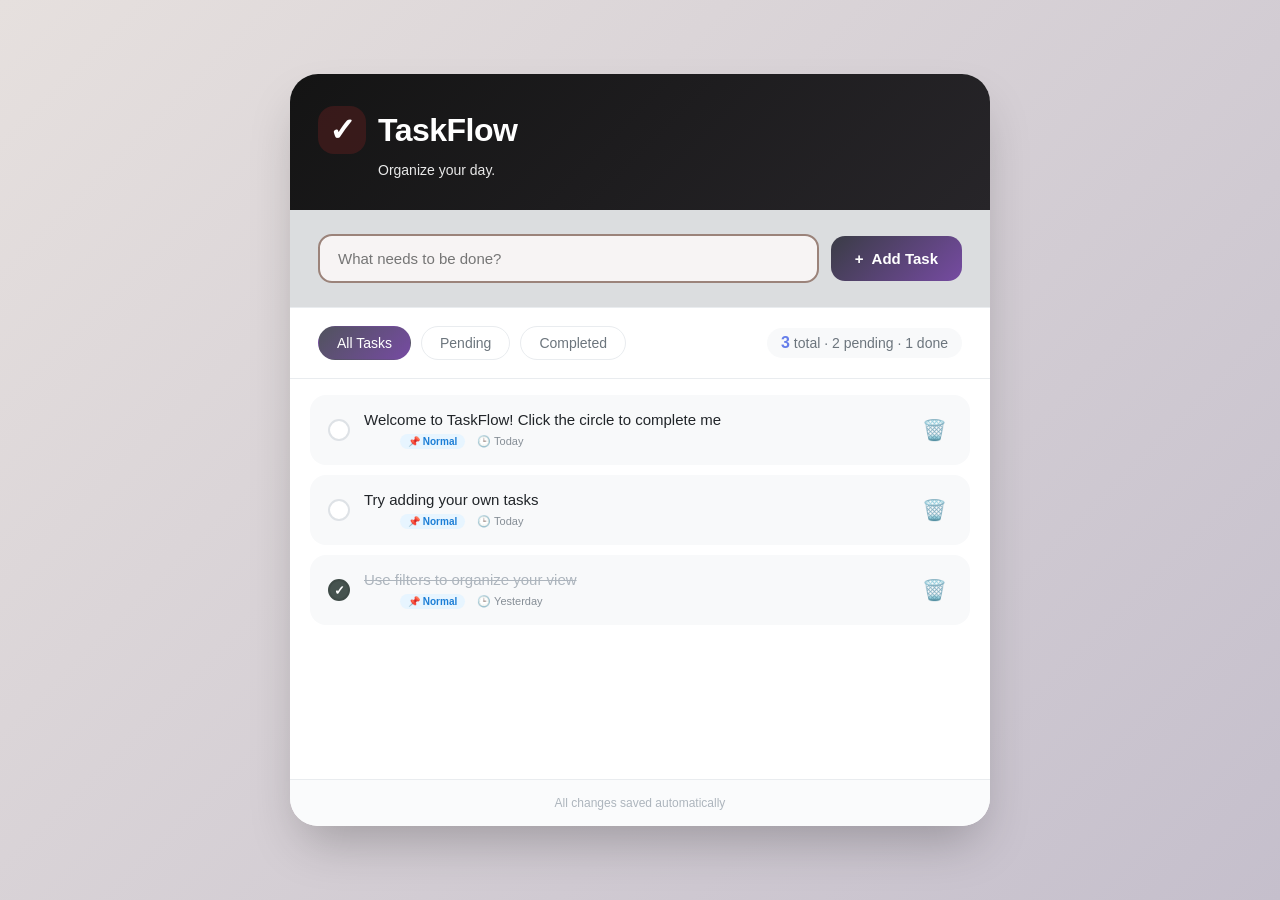
==== TO-Do.html @ dbf87882 "file name change" ====
<!DOCTYPE html>
<html lang="en">
<head>
    <meta charset="UTF-8">
    <meta name="viewport" content="width=device-width, initial-scale=1.0">
    <title>TaskFlow | Smart Todo Application</title>
    <link rel="stylesheet" href="style.css">
</head>
<body>
    <div class="app-wrapper">
        <div class="app-container">
           
            <header class="app-header">
                <div class="logo-area">
                    <span class="logo-icon">✓</span>
                    <h1>TaskFlow</h1>
                </div>
                <p class="tagline">Organize your day.</p>
            </header>

           
            <section class="add-task-section">
                <div class="input-wrapper">
                    <input type="text" id="taskInput" placeholder="What needs to be done?" autocomplete="off">
                    <button id="addTaskBtn" class="add-btn">
                        <span>+</span> Add Task
                    </button>
                </div>
            </section>

           
            <section class="filter-section">
                <div class="filter-tabs">
                    <button class="filter-tab active" data-filter="all">All Tasks</button>
                    <button class="filter-tab" data-filter="pending">Pending</button>
                    <button class="filter-tab" data-filter="completed">Completed</button>
                </div>
                <div class="stats-display" id="statsDisplay">
                    <span id="taskCount">0</span> tasks
                </div>
            </section>

          
            <section class="tasks-container">
                <ul id="taskList" class="task-list">
                    <li class="empty-state">
                    
                        <p>Your task list is empty</p>
                        <small>Add a task using the input above</small>
                    </li>
                </ul>
            </section>

           
            <footer class="app-footer">
                <p>All changes saved automatically</p>
            </footer>
        </div>
    </div>

    <script src="script.js"></script>
</body>
</html>
---- style.css ----
* {
    margin: 0;
    padding: 0;
    box-sizing: border-box;
}
body {
    font-family: 'Inter', -apple-system, BlinkMacSystemFont, 'Segoe UI', sans-serif;
    background: linear-gradient(135deg, #e6e0de 0%, #c5bfcc 100%);
    min-height: 100vh;
    padding: 20px;
    display: flex;
    align-items: center;
    justify-content: center;
}
.app-wrapper {
    width: 100%;
    max-width: 700px;
    margin: 0 auto;
}
.app-container {
    background: white;
    border-radius: 28px;
    box-shadow: 0 25px 50px -12px rgba(0, 0, 0, 0.25);
    overflow: hidden;
    transition: transform 0.2s ease;
}
.app-header {
    background: linear-gradient(135deg, #141414 0%, #272529 100%);
    padding: 32px 28px;
    color: white;
}
.logo-area {
    display: flex;
    align-items: center;
    gap: 12px;
    margin-bottom: 8px;
}
.logo-icon {
    font-size: 32px;
    font-weight: bold;
    background: rgba(189, 43, 43, 0.2);
    width: 48px;
    height: 48px;
    display: flex;
    align-items: center;
    justify-content: center;
    border-radius: 16px;
}
.app-header h1 {
    font-size: 32px;
    font-weight: 700;
    letter-spacing: -0.5px;
}
.tagline {
    font-size: 14px;
    opacity: 0.9;
    margin-top: 8px;
    margin-left: 60px;
}
.add-task-section {
    padding: 24px 28px;
    background: #dbdddf;
    border-bottom: 1px solid #e9ecef;
}
.input-wrapper {
    display: flex;
    gap: 12px;
    align-items: center;
}
#taskInput {
    flex: 1;
    padding: 14px 18px;
    border: 2px solid #9b837a;
    border-radius: 14px;
    font-size: 15px;
    font-family: 'Inter', sans-serif;
    transition: all 0.2s ease;
    outline: none;
    background: rgb(247, 244, 244);
}
#taskInput:focus {
    border-color: #e9eaf1;
    box-shadow: 0 0 0 3px rgba(102, 126, 234, 0.1);
}

.add-btn {
    background: linear-gradient(135deg, #3a3c46 0%, #764ba2 100%);
    color: white;
    border: none;
    padding: 14px 24px;
    border-radius: 14px;
    font-size: 15px;
    font-weight: 600;
    cursor: pointer;
    display: flex;
    align-items: center;
    gap: 8px;
    transition: all 0.2s ease;
    font-family: 'Inter', sans-serif;
}

.add-btn:hover {
    transform: translateY(-2px);
    box-shadow: 0 5px 15px rgba(102, 126, 234, 0.3);
}

.add-btn:active {
    transform: translateY(0);
}


.filter-section {
    padding: 18px 28px;
    background: white;
    display: flex;
    justify-content: space-between;
    align-items: center;
    border-bottom: 1px solid #e9ecef;
    flex-wrap: wrap;
    gap: 15px;
}

.filter-tabs {
    display: flex;
    gap: 10px;
}

.filter-tab {
    padding: 8px 18px;
    border: 1.5px solid #e9ecef;
    background: white;
    border-radius: 40px;
    font-size: 14px;
    font-weight: 500;
    cursor: pointer;
    transition: all 0.2s ease;
    font-family: 'Inter', sans-serif;
    color: #6c757d;
}

.filter-tab:hover {
    border-color: #6a7296;
    color: #667eea;
}

.filter-tab.active {
    background: linear-gradient(135deg, #51535e 0%, #764ba2 100%);
    border-color: transparent;
    color: white;
}

.stats-display {
    font-size: 14px;
    color: #6c757d;
    background: #f8f9fa;
    padding: 6px 14px;
    border-radius: 40px;
    font-weight: 500;
}

#taskCount {
    font-weight: 700;
    color: #667eea;
    font-size: 16px;
}

.tasks-container {
    background: white;
    min-height: 400px;
    max-height: 500px;
    overflow-y: auto;
}

.task-list {
    list-style: none;
    padding: 16px 20px;
}

.task-item {
    background: #f8f9fa;
    border-radius: 16px;
    padding: 16px 18px;
    margin-bottom: 10px;
    display: flex;
    align-items: center;
    justify-content: space-between;
    transition: all 0.2s ease;
    animation: slideIn 0.3s ease;
}

@keyframes slideIn {
    from {
        opacity: 0;
        transform: translateY(-10px);
    }
    to {
        opacity: 1;
        transform: translateY(0);
    }
}

.task-item:hover {
    background: #f1f3f5;
    transform: translateX(4px);
}


.task-content {
    display: flex;
    align-items: center;
    gap: 14px;
    flex: 1;
    cursor: pointer;
}


.task-checkbox {
    width: 22px;
    height: 22px;
    border-radius: 50%;
    border: 2px solid #dee2e6;
    background: white;
    display: inline-flex;
    align-items: center;
    justify-content: center;
    transition: all 0.2s ease;
    flex-shrink: 0;
}

.task-item.completed .task-checkbox {
    background: #46534f;
    border-color: #3f4b47;
    position: relative;
}

.task-item.completed .task-checkbox::after {
    content: "✓";
    color: white;
    font-size: 13px;
    font-weight: bold;
}

.task-text {
    font-size: 15px;
    color: #212529;
    font-weight: 500;
    word-break: break-word;
    flex: 1;
}

.task-item.completed .task-text {
    text-decoration: line-through;
    color: #adb5bd;
    font-weight: 400;
}


.task-meta {
    display: flex;
    gap: 12px;
    align-items: center;
    margin-top: 6px;
    margin-left: 36px;
    font-size: 11px;
    color: #868e96;
}

.priority-tag {
    background: #e7f5ff;
    color: #1c7ed6;
    padding: 2px 8px;
    border-radius: 20px;
    font-size: 10px;
    font-weight: 600;
}

.priority-tag.high {
    background: #ffe3e3;
    color: #e03131;
}

.priority-tag.medium {
    background: #fff3bf;
    color: #e67700;
}

.time-tag {
    display: flex;
    align-items: center;
    gap: 4px;
}


.delete-btn {
    background: none;
    border: none;
    font-size: 20px;
    cursor: pointer;
    padding: 8px;
    border-radius: 12px;
    transition: all 0.2s ease;
    color: #adb5bd;
    display: flex;
    align-items: center;
    justify-content: center;
    width: 36px;
    height: 36px;
}

.delete-btn:hover {
    background: #ffe3e3;
    color: #e03131;
    transform: scale(1.05);
}


.empty-state {
    text-align: center;
    padding: 60px 20px;
    color: #adb5bd;
}

.empty-icon {
    font-size: 64px;
    margin-bottom: 16px;
    opacity: 0.5;
}

.empty-state p {
    font-size: 18px;
    font-weight: 500;
    margin-bottom: 8px;
    color: #6c757d;
}

.empty-state small {
    font-size: 13px;
}


.app-footer {
    padding: 16px 28px;
    background: #fafbfc;
    border-top: 1px solid #e9ecef;
    text-align: center;
}

.app-footer p {
    font-size: 12px;
    color: #adb5bd;
}


.tasks-container::-webkit-scrollbar {
    width: 6px;
}

.tasks-container::-webkit-scrollbar-track {
    background: #f1f3f5;
}

.tasks-container::-webkit-scrollbar-thumb {
    background: #c7d2e7;
    border-radius: 10px;
}

.tasks-container::-webkit-scrollbar-thumb:hover {
    background: #a0aec0;
}


@media (max-width: 600px) {
    body {
        padding: 12px;
    }
    
    .app-header {
        padding: 24px 20px;
    }
    
    .add-task-section {
        padding: 18px 20px;
    }
    
    .filter-section {
        padding: 15px 20px;
        flex-direction: column;
        align-items: stretch;
    }
    
    .filter-tabs {
        justify-content: center;
    }
    
    .stats-display {
        text-align: center;
    }
    
    .task-list {
        padding: 12px 16px;
    }
    
    .task-item {
        padding: 12px 14px;
    }
    
    .task-meta {
        margin-left: 32px;
        flex-wrap: wrap;
    }
}

@media (max-width: 480px) {
    .input-wrapper {
        flex-direction: column;
    }
    
    .add-btn {
        justify-content: center;
    }
    
    .app-header h1 {
        font-size: 28px;
    }
}
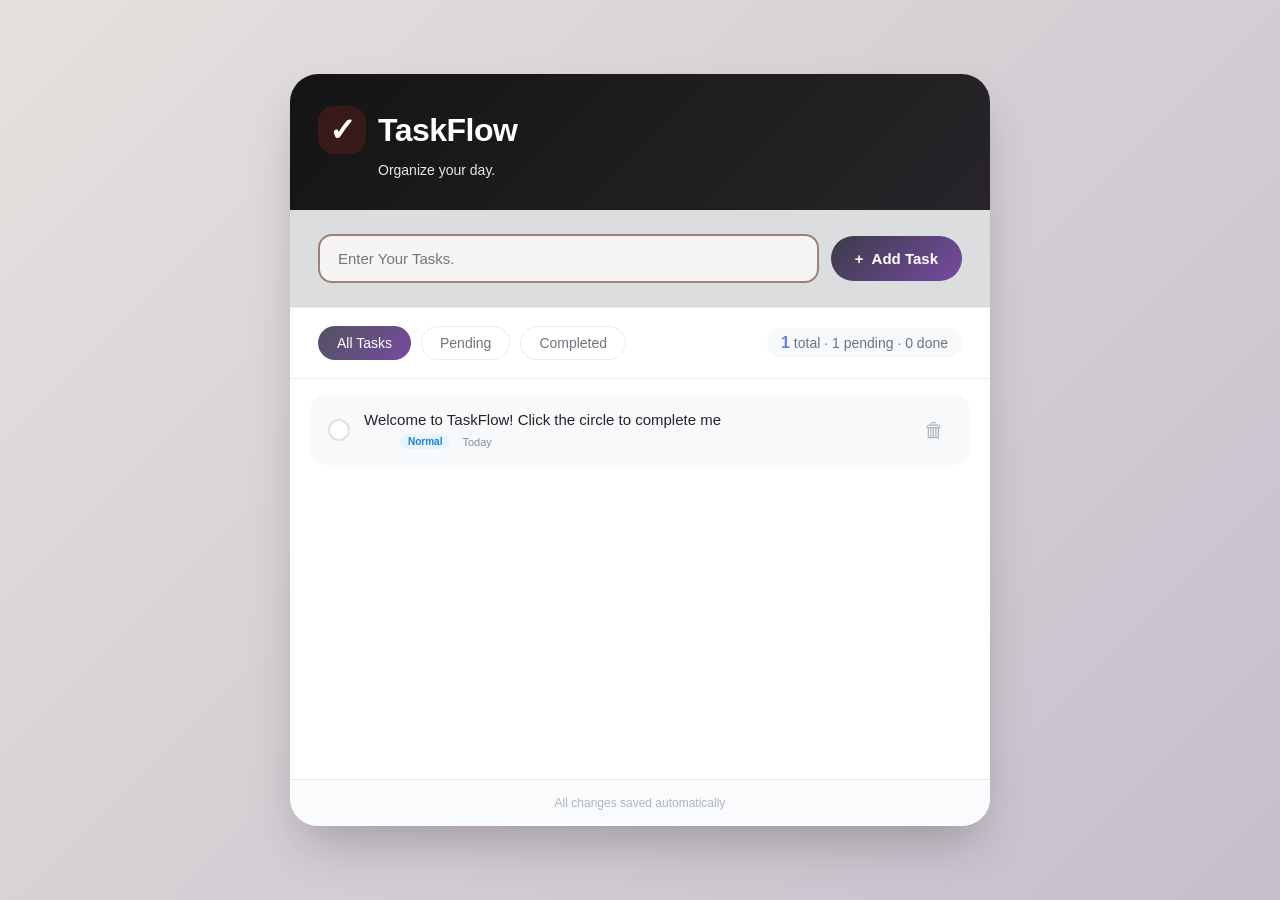
==== commit 6886977e: "edit some codes" ====
--- a/TO-Do.html
+++ b/TO-Do.html
@@ -4,12 +4,12 @@
     <meta charset="UTF-8">
     <meta name="viewport" content="width=device-width, initial-scale=1.0">
     <title>TaskFlow | Smart Todo Application</title>
-    <link rel="stylesheet" href="style.css">
+    <link rel="stylesheet" href="To-Do.css">
 </head>
 <body>
     <div class="app-wrapper">
         <div class="app-container">
-           
+        
             <header class="app-header">
                 <div class="logo-area">
                     <span class="logo-icon">✓</span>
@@ -21,7 +21,7 @@
            
             <section class="add-task-section">
                 <div class="input-wrapper">
-                    <input type="text" id="taskInput" placeholder="What needs to be done?" autocomplete="off">
+                    <input type="text" id="taskInput" placeholder="Enter Your Tasks." autocomplete="off">
                     <button id="addTaskBtn" class="add-btn">
                         <span>+</span> Add Task
                     </button>
@@ -58,6 +58,6 @@
         </div>
     </div>
 
-    <script src="script.js"></script>
+    <script src="To-Do.js"></script>
 </body>
 </html>
--- a/To-Do.css
+++ b/To-Do.css
@@ -0,0 +1,426 @@
+
+* {
+    margin: 0;
+    padding: 0;
+    box-sizing: border-box;
+}
+body {
+    font-family: 'Inter', -apple-system, BlinkMacSystemFont, 'Segoe UI', sans-serif;
+    background: linear-gradient(135deg, #e6e0de 0%, #c5bfcc 100%);
+    min-height: 100vh;
+    padding: 20px;
+    display: flex;
+    align-items: center;
+    justify-content: center;
+}
+.app-wrapper {
+    width: 100%;
+    max-width: 700px;
+    margin: 0 auto;
+}
+.app-container {
+    background: white;
+    border-radius: 28px;
+    box-shadow: 0 25px 50px -12px rgba(0, 0, 0, 0.25);
+    overflow: hidden;
+    transition: transform 0.2s ease;
+}
+.app-header {
+    background: linear-gradient(135deg, #141414 0%, #272529 100%);
+    padding: 32px 28px;
+    color: white;
+}
+.logo-area {
+    display: flex;
+    align-items: center;
+    gap: 12px;
+    margin-bottom: 8px;
+}
+.logo-icon {
+    font-size: 32px;
+    font-weight: bold;
+    background: rgba(189, 43, 43, 0.2);
+    width: 48px;
+    height: 48px;
+    display: flex;
+    align-items: center;
+    justify-content: center;
+    border-radius: 16px;
+}
+.app-header h1 {
+    font-size: 32px;
+    font-weight: 700;
+    letter-spacing: -0.5px;
+}
+.tagline {
+    font-size: 14px;
+    opacity: 0.9;
+    margin-top: 8px;
+    margin-left: 60px;
+}
+.add-task-section {
+    padding: 24px 28px;
+    background: #dbdddf;
+    border-bottom: 1px solid #e9ecef;
+}
+.input-wrapper {
+    display: flex;
+    gap: 12px;
+    align-items: center;
+}
+#taskInput {
+    flex: 1;
+    padding: 14px 18px;
+    border: 2px solid #9b837a;
+    border-radius: 14px;
+    font-size: 15px;
+    font-family: 'Inter', sans-serif;
+    transition: all 0.2s ease;
+    outline: none;
+    background: rgb(247, 244, 244);
+}
+#taskInput:focus {
+    border-color: #e9eaf1;
+    box-shadow: 0 0 0 3px rgba(102, 126, 234, 0.1);
+}
+
+.add-btn {
+    background: linear-gradient(135deg, #3a3c46 0%, #764ba2 100%);
+    color: white;
+    border: none;
+    padding: 14px 24px;
+    border-radius: 50px;
+    font-size: 15px;
+    font-weight: 600;
+    cursor: pointer;
+    display: flex;
+    align-items: center;
+    gap: 8px;
+    transition: all 0.2s ease;
+    font-family: 'Inter', sans-serif;
+}
+
+.add-btn:hover {
+    transform: translateY(-2px);
+    box-shadow: 0 5px 15px rgba(114, 136, 233, 0.3);
+}
+
+.add-btn:active {
+    transform: translateY(0);
+}
+
+
+.filter-section {
+    padding: 18px 28px;
+    background: white;
+    display: flex;
+    justify-content: space-between;
+    align-items: center;
+    border-bottom: 1px solid #e9ecef;
+    flex-wrap: wrap;
+    gap: 15px;
+}
+
+.filter-tabs {
+    display: flex;
+    gap: 10px;
+}
+
+.filter-tab {
+    padding: 8px 18px;
+    border: 1.5px solid #e9ecef;
+    background: white;
+    border-radius: 40px;
+    font-size: 14px;
+    font-weight: 500;
+    cursor: pointer;
+    transition: all 0.2s ease;
+    font-family: 'Inter', sans-serif;
+    color: #6c757d;
+}
+
+.filter-tab:hover {
+    border-color: #6a7296;
+    color: #667eea;
+}
+
+.filter-tab.active {
+    background: linear-gradient(135deg, #51535e 0%, #764ba2 100%);
+    border-color: transparent;
+    color: white;
+}
+
+.stats-display {
+    font-size: 14px;
+    color: #6c757d;
+    background: #f8f9fa;
+    padding: 6px 14px;
+    border-radius: 40px;
+    font-weight: 500;
+}
+
+#taskCount {
+    font-weight: 700;
+    color: #667eea;
+    font-size: 16px;
+}
+
+.tasks-container {
+    background: white;
+    min-height: 400px;
+    max-height: 500px;
+    overflow-y: auto;
+}
+
+.task-list {
+    list-style: none;
+    padding: 16px 20px;
+}
+
+.task-item {
+    background: #f8f9fa;
+    border-radius: 16px;
+    padding: 16px 18px;
+    margin-bottom: 10px;
+    display: flex;
+    align-items: center;
+    justify-content: space-between;
+    transition: all 0.2s ease;
+    animation: slideIn 0.3s ease;
+}
+
+@keyframes slideIn {
+    from {
+        opacity: 0;
+        transform: translateY(-10px);
+    }
+    to {
+        opacity: 1;
+        transform: translateY(0);
+    }
+}
+
+.task-item:hover {
+    background: #f1f3f5;
+    transform: translateX(4px);
+}
+
+
+.task-content {
+    display: flex;
+    align-items: center;
+    gap: 14px;
+    flex: 1;
+    cursor: pointer;
+}
+
+
+.task-checkbox {
+    width: 22px;
+    height: 22px;
+    border-radius: 50%;
+    border: 2px solid #dee2e6;
+    background: white;
+    display: inline-flex;
+    align-items: center;
+    justify-content: center;
+    transition: all 0.2s ease;
+    flex-shrink: 0;
+}
+
+.task-item.completed .task-checkbox {
+    background: #46534f;
+    border-color: #3f4b47;
+    position: relative;
+}
+
+.task-item.completed .task-checkbox::after {
+    content: "✓";
+    color: white;
+    font-size: 13px;
+    font-weight: bold;
+}
+
+.task-text {
+    font-size: 15px;
+    color: #212529;
+    font-weight: 500;
+    word-break: break-word;
+    flex: 1;
+}
+
+.task-item.completed .task-text {
+    text-decoration: line-through;
+    color: #adb5bd;
+    font-weight: 400;
+}
+
+
+.task-meta {
+    display: flex;
+    gap: 12px;
+    align-items: center;
+    margin-top: 6px;
+    margin-left: 36px;
+    font-size: 11px;
+    color: #868e96;
+}
+
+.priority-tag {
+    background: #e7f5ff;
+    color: #1c7ed6;
+    padding: 2px 8px;
+    border-radius: 20px;
+    font-size: 10px;
+    font-weight: 600;
+}
+
+.priority-tag.high {
+    background: #ffe3e3;
+    color: #e03131;
+}
+
+.priority-tag.medium {
+    background: #fff3bf;
+    color: #e67700;
+}
+
+.time-tag {
+    display: flex;
+    align-items: center;
+    gap: 4px;
+}
+
+
+.delete-btn {
+    background: none;
+    border: none;
+    font-size: 20px;
+    cursor: pointer;
+    padding: 8px;
+    border-radius: 12px;
+    transition: all 0.2s ease;
+    color: #adb5bd;
+    display: flex;
+    align-items: center;
+    justify-content: center;
+    width: 36px;
+    height: 36px;
+}
+
+.delete-btn:hover {
+    background: #ffe3e3;
+    color: #e03131;
+    transform: scale(1.05);
+}
+
+
+.empty-state {
+    text-align: center;
+    padding: 60px 20px;
+    color: #adb5bd;
+}
+
+.empty-icon {
+    font-size: 64px;
+    margin-bottom: 16px;
+    opacity: 0.5;
+}
+
+.empty-state p {
+    font-size: 18px;
+    font-weight: 500;
+    margin-bottom: 8px;
+    color: #6c757d;
+}
+
+.empty-state small {
+    font-size: 13px;
+}
+
+
+.app-footer {
+    padding: 16px 28px;
+    background: #fafbfc;
+    border-top: 1px solid #e9ecef;
+    text-align: center;
+}
+
+.app-footer p {
+    font-size: 12px;
+    color: #adb5bd;
+}
+
+
+.tasks-container::-webkit-scrollbar {
+    width: 6px;
+}
+
+.tasks-container::-webkit-scrollbar-track {
+    background: #f1f3f5;
+}
+
+.tasks-container::-webkit-scrollbar-thumb {
+    background: #c7d2e7;
+    border-radius: 10px;
+}
+
+.tasks-container::-webkit-scrollbar-thumb:hover {
+    background: #a0aec0;
+}
+
+
+@media (max-width: 600px) {
+    body {
+        padding: 12px;
+    }
+    
+    .app-header {
+        padding: 24px 20px;
+    }
+    
+    .add-task-section {
+        padding: 18px 20px;
+    }
+    
+    .filter-section {
+        padding: 15px 20px;
+        flex-direction: column;
+        align-items: stretch;
+    }
+    
+    .filter-tabs {
+        justify-content: center;
+    }
+    
+    .stats-display {
+        text-align: center;
+    }
+    
+    .task-list {
+        padding: 12px 16px;
+    }
+    
+    .task-item {
+        padding: 12px 14px;
+    }
+    
+    .task-meta {
+        margin-left: 32px;
+        flex-wrap: wrap;
+    }
+}
+
+@media (max-width: 480px) {
+    .input-wrapper {
+        flex-direction: column;
+    }
+    
+    .add-btn {
+        justify-content: center;
+    }
+    
+    .app-header h1 {
+        font-size: 28px;
+    }
+}
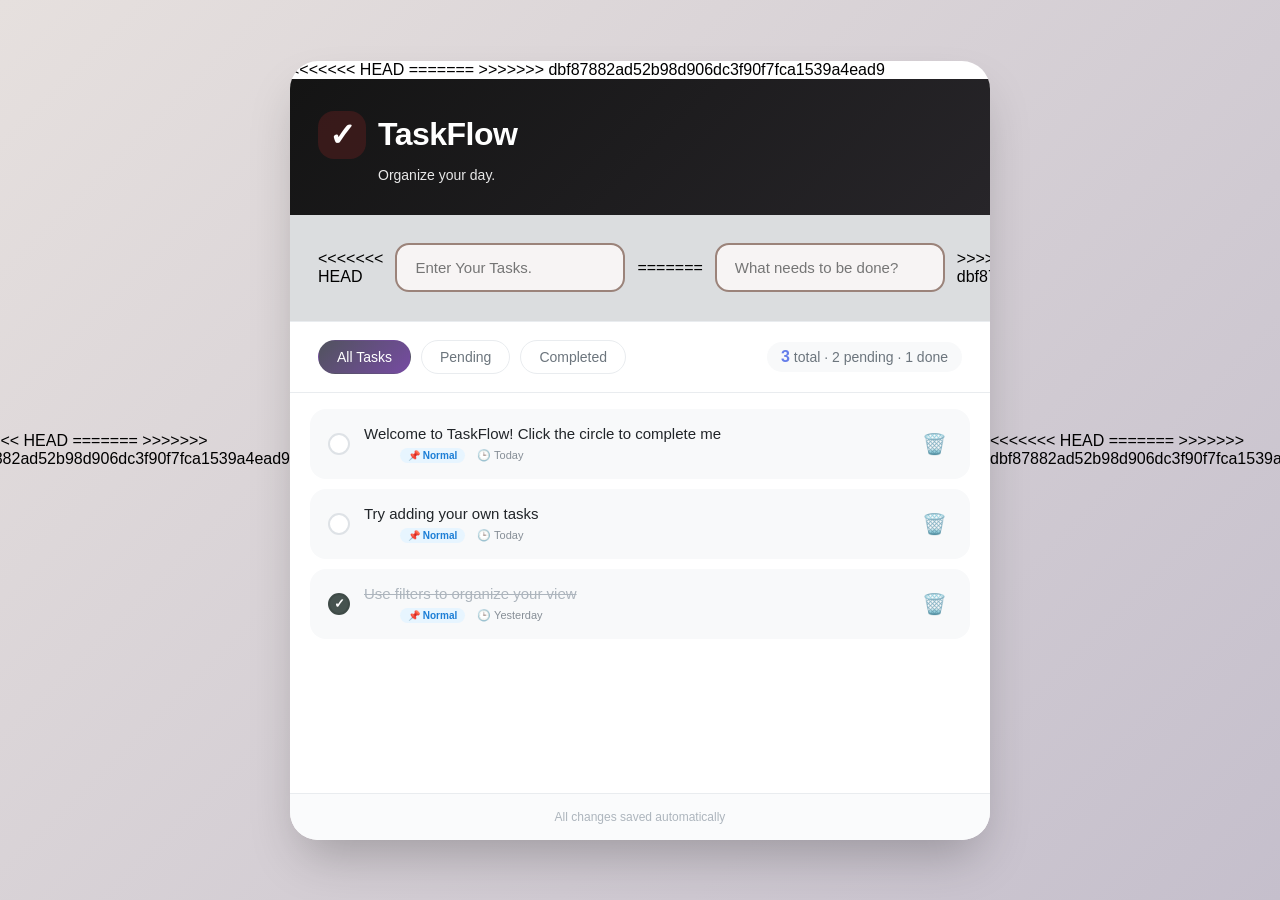
==== commit 1a574078: "edit some codes" ====
--- a/TO-Do.html
+++ b/TO-Do.html
@@ -4,12 +4,20 @@
     <meta charset="UTF-8">
     <meta name="viewport" content="width=device-width, initial-scale=1.0">
     <title>TaskFlow | Smart Todo Application</title>
+<<<<<<< HEAD
     <link rel="stylesheet" href="To-Do.css">
+=======
+    <link rel="stylesheet" href="style.css">
+>>>>>>> dbf87882ad52b98d906dc3f90f7fca1539a4ead9
 </head>
 <body>
     <div class="app-wrapper">
         <div class="app-container">
+<<<<<<< HEAD
         
+=======
+           
+>>>>>>> dbf87882ad52b98d906dc3f90f7fca1539a4ead9
             <header class="app-header">
                 <div class="logo-area">
                     <span class="logo-icon">✓</span>
@@ -21,7 +29,11 @@
            
             <section class="add-task-section">
                 <div class="input-wrapper">
+<<<<<<< HEAD
                     <input type="text" id="taskInput" placeholder="Enter Your Tasks." autocomplete="off">
+=======
+                    <input type="text" id="taskInput" placeholder="What needs to be done?" autocomplete="off">
+>>>>>>> dbf87882ad52b98d906dc3f90f7fca1539a4ead9
                     <button id="addTaskBtn" class="add-btn">
                         <span>+</span> Add Task
                     </button>
@@ -58,6 +70,10 @@
         </div>
     </div>
 
+<<<<<<< HEAD
     <script src="To-Do.js"></script>
+=======
+    <script src="script.js"></script>
+>>>>>>> dbf87882ad52b98d906dc3f90f7fca1539a4ead9
 </body>
 </html>
--- a/To-Do.css
+++ b/To-Do.css
@@ -89,7 +89,11 @@
     color: white;
     border: none;
     padding: 14px 24px;
+<<<<<<< HEAD
     border-radius: 50px;
+=======
+    border-radius: 14px;
+>>>>>>> dbf87882ad52b98d906dc3f90f7fca1539a4ead9
     font-size: 15px;
     font-weight: 600;
     cursor: pointer;
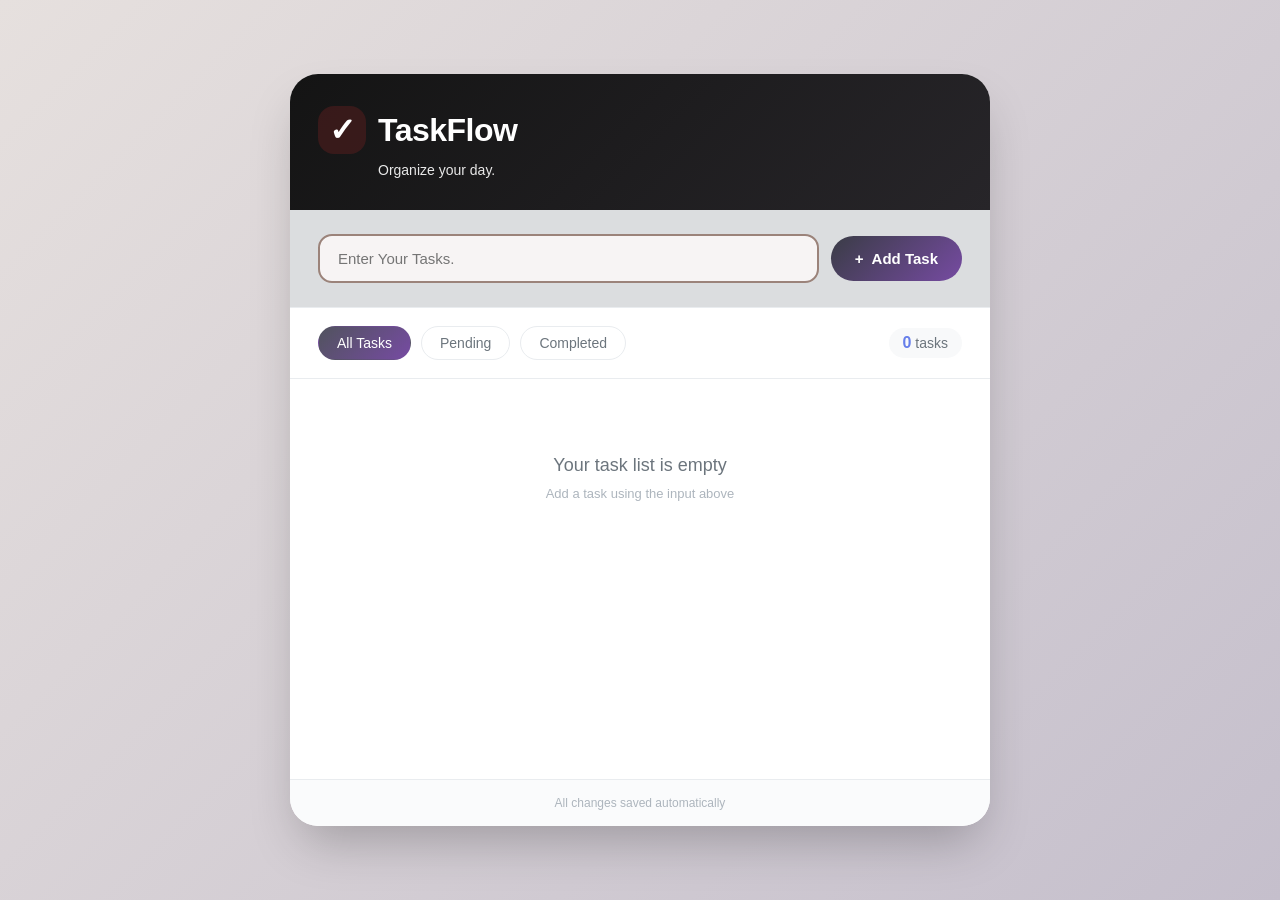
==== commit 8739c8a5: "correct error" ====
--- a/TO-Do.html
+++ b/TO-Do.html
@@ -4,20 +4,12 @@
     <meta charset="UTF-8">
     <meta name="viewport" content="width=device-width, initial-scale=1.0">
     <title>TaskFlow | Smart Todo Application</title>
-<<<<<<< HEAD
     <link rel="stylesheet" href="To-Do.css">
-=======
-    <link rel="stylesheet" href="style.css">
->>>>>>> dbf87882ad52b98d906dc3f90f7fca1539a4ead9
 </head>
 <body>
     <div class="app-wrapper">
         <div class="app-container">
-<<<<<<< HEAD
         
-=======
-           
->>>>>>> dbf87882ad52b98d906dc3f90f7fca1539a4ead9
             <header class="app-header">
                 <div class="logo-area">
                     <span class="logo-icon">✓</span>
@@ -29,11 +21,7 @@
            
             <section class="add-task-section">
                 <div class="input-wrapper">
-<<<<<<< HEAD
                     <input type="text" id="taskInput" placeholder="Enter Your Tasks." autocomplete="off">
-=======
-                    <input type="text" id="taskInput" placeholder="What needs to be done?" autocomplete="off">
->>>>>>> dbf87882ad52b98d906dc3f90f7fca1539a4ead9
                     <button id="addTaskBtn" class="add-btn">
                         <span>+</span> Add Task
                     </button>
@@ -70,10 +58,6 @@
         </div>
     </div>
 
-<<<<<<< HEAD
     <script src="To-Do.js"></script>
-=======
-    <script src="script.js"></script>
->>>>>>> dbf87882ad52b98d906dc3f90f7fca1539a4ead9
 </body>
 </html>
--- a/To-Do.css
+++ b/To-Do.css
@@ -89,11 +89,7 @@
     color: white;
     border: none;
     padding: 14px 24px;
-<<<<<<< HEAD
     border-radius: 50px;
-=======
-    border-radius: 14px;
->>>>>>> dbf87882ad52b98d906dc3f90f7fca1539a4ead9
     font-size: 15px;
     font-weight: 600;
     cursor: pointer;
